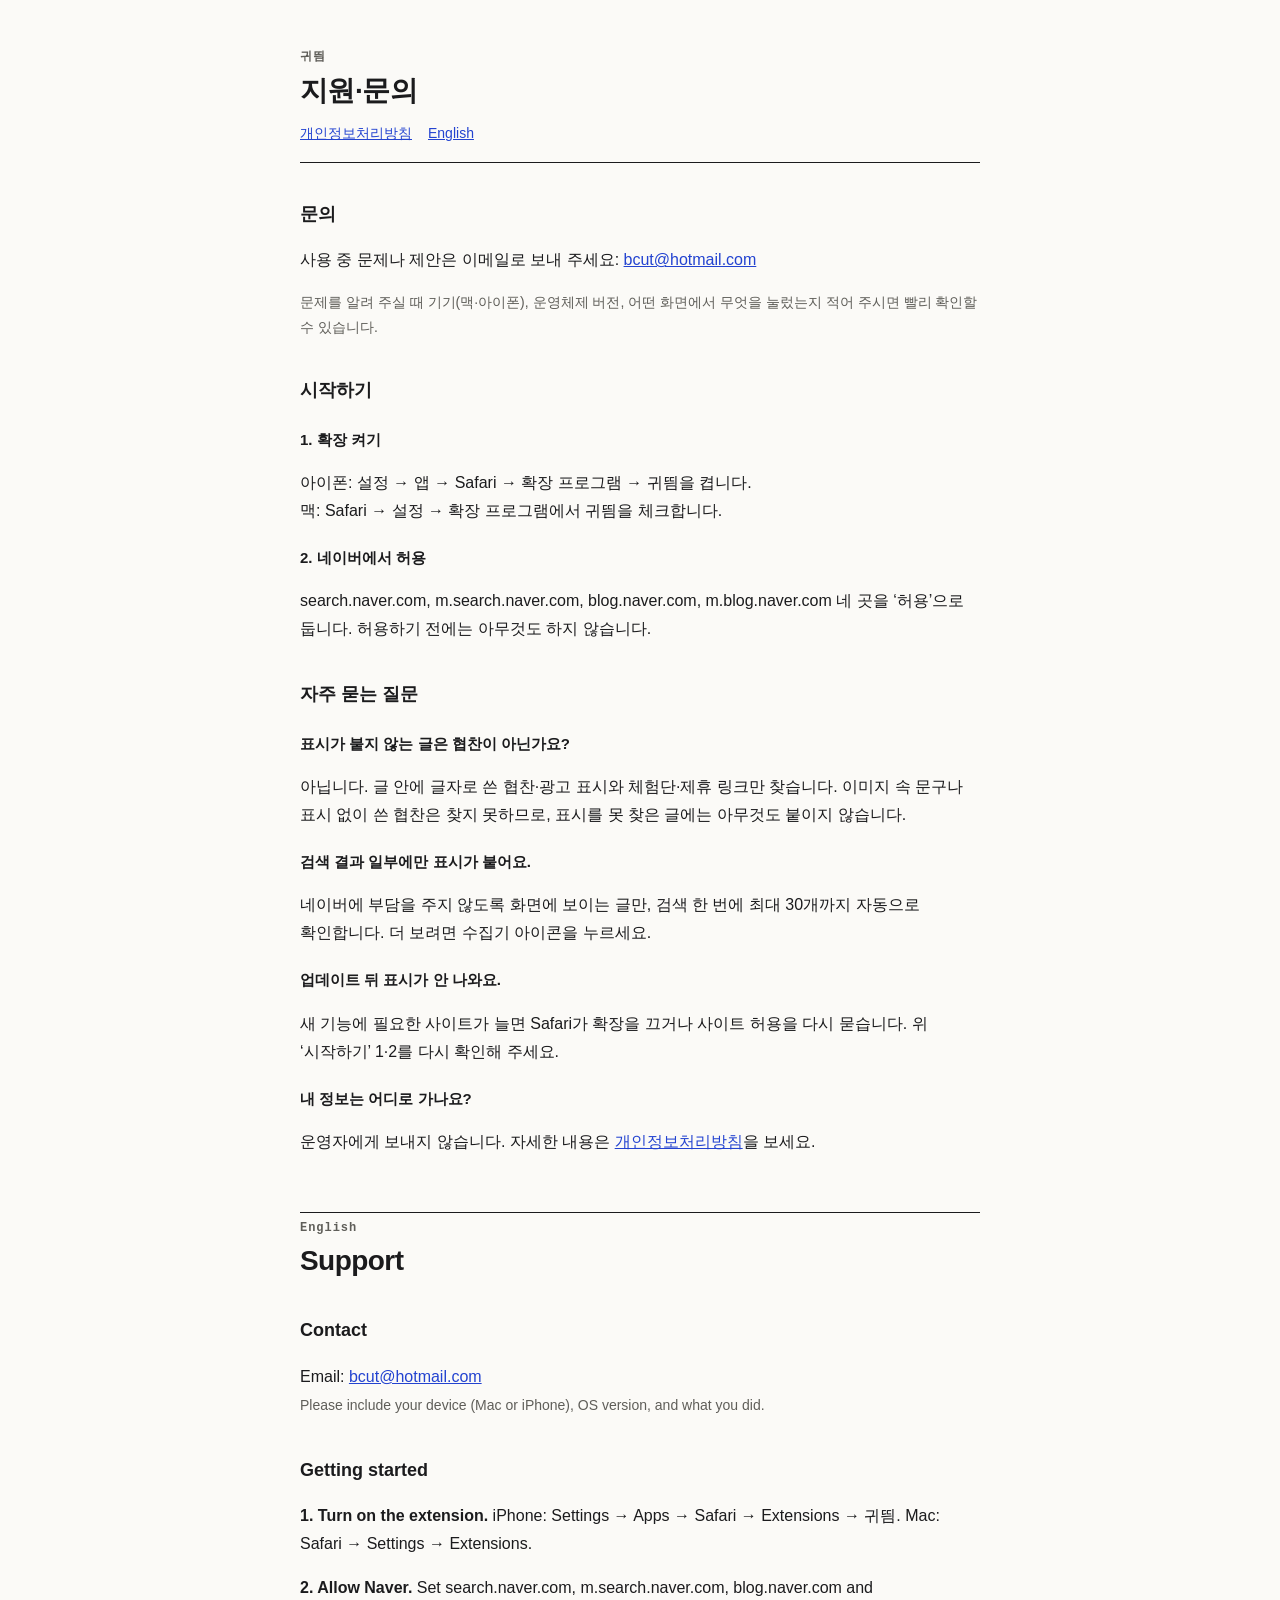
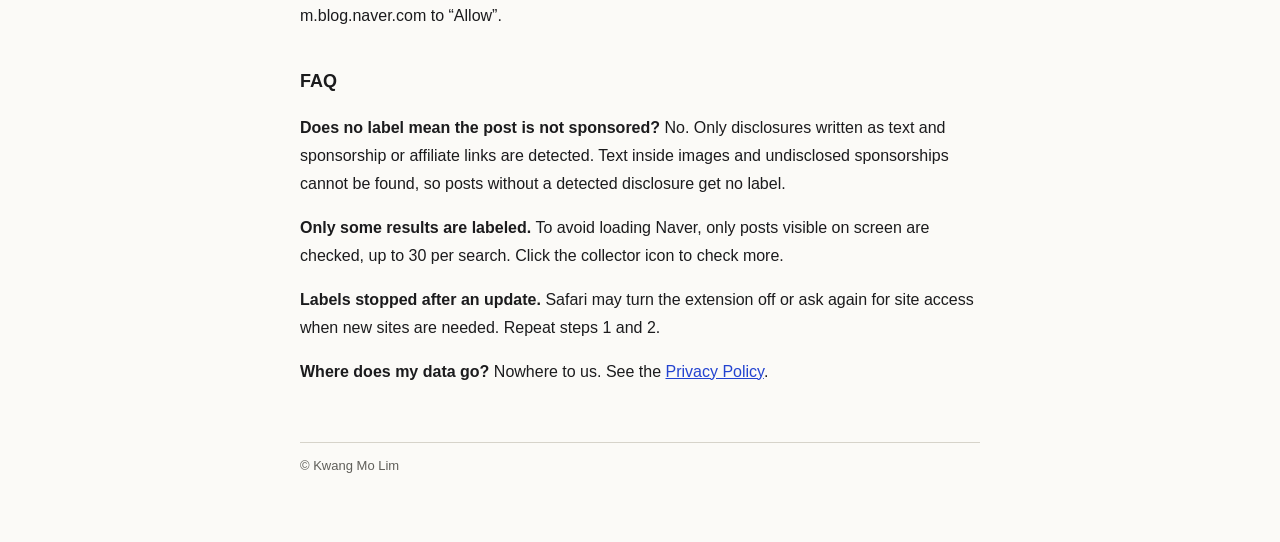
==== index.html @ 3d9c1269 "개인정보처리방침·지원 페이지" ====
<!doctype html>
<html lang="ko">
<head>
<meta charset="utf-8">
<meta name="viewport" content="width=device-width, initial-scale=1">
<title>지원 · 귀띔</title>
<link rel="stylesheet" href="style.css">
</head>
<body>
<header>
  <p class="app">귀띔</p>
  <h1>지원·문의</h1>
  <nav><a href="privacy.html">개인정보처리방침</a><a href="#en">English</a></nav>
</header>

<h2>문의</h2>
<p>사용 중 문제나 제안은 이메일로 보내 주세요: <a href="mailto:bcut@hotmail.com">bcut@hotmail.com</a></p>
<p class="sub">문제를 알려 주실 때 기기(맥·아이폰), 운영체제 버전, 어떤 화면에서 무엇을 눌렀는지 적어 주시면 빨리 확인할 수 있습니다.</p>

<h2>시작하기</h2>
<h3>1. 확장 켜기</h3>
<p>아이폰: 설정 → 앱 → Safari → 확장 프로그램 → 귀띔을 켭니다.<br>
맥: Safari → 설정 → 확장 프로그램에서 귀띔을 체크합니다.</p>
<h3>2. 네이버에서 허용</h3>
<p>search.naver.com, m.search.naver.com, blog.naver.com, m.blog.naver.com 네 곳을 ‘허용’으로 둡니다. 허용하기 전에는 아무것도 하지 않습니다.</p>

<h2>자주 묻는 질문</h2>
<h3>표시가 붙지 않는 글은 협찬이 아닌가요?</h3>
<p>아닙니다. 글 안에 글자로 쓴 협찬·광고 표시와 체험단·제휴 링크만 찾습니다. 이미지 속 문구나 표시 없이 쓴 협찬은 찾지 못하므로, 표시를 못 찾은 글에는 아무것도 붙이지 않습니다.</p>
<h3>검색 결과 일부에만 표시가 붙어요.</h3>
<p>네이버에 부담을 주지 않도록 화면에 보이는 글만, 검색 한 번에 최대 30개까지 자동으로 확인합니다. 더 보려면 수집기 아이콘을 누르세요.</p>
<h3>업데이트 뒤 표시가 안 나와요.</h3>
<p>새 기능에 필요한 사이트가 늘면 Safari가 확장을 끄거나 사이트 허용을 다시 묻습니다. 위 ‘시작하기’ 1·2를 다시 확인해 주세요.</p>
<h3>내 정보는 어디로 가나요?</h3>
<p>운영자에게 보내지 않습니다. 자세한 내용은 <a href="privacy.html">개인정보처리방침</a>을 보세요.</p>

<section class="lang" id="en" lang="en">
  <p class="app">English</p>
  <h1>Support</h1>
  <h2>Contact</h2>
  <p>Email: <a href="mailto:bcut@hotmail.com">bcut@hotmail.com</a><br><span class="sub">Please include your device (Mac or iPhone), OS version, and what you did.</span></p>
  <h2>Getting started</h2>
  <p><b>1. Turn on the extension.</b> iPhone: Settings → Apps → Safari → Extensions → 귀띔. Mac: Safari → Settings → Extensions.</p>
  <p><b>2. Allow Naver.</b> Set search.naver.com, m.search.naver.com, blog.naver.com and m.blog.naver.com to “Allow”.</p>
  <h2>FAQ</h2>
  <p><b>Does no label mean the post is not sponsored?</b> No. Only disclosures written as text and sponsorship or affiliate links are detected. Text inside images and undisclosed sponsorships cannot be found, so posts without a detected disclosure get no label.</p>
  <p><b>Only some results are labeled.</b> To avoid loading Naver, only posts visible on screen are checked, up to 30 per search. Click the collector icon to check more.</p>
  <p><b>Labels stopped after an update.</b> Safari may turn the extension off or ask again for site access when new sites are needed. Repeat steps 1 and 2.</p>
  <p><b>Where does my data go?</b> Nowhere to us. See the <a href="privacy.html">Privacy Policy</a>.</p>
</section>

<footer>© Kwang Mo Lim</footer>
</body>
</html>
---- style.css ----
:root{--paper:#fbfaf7;--ink:#1b1b1d;--sub:#5f5e59;--line:#d6d3ca;--accent:#2343d0;color-scheme:light dark}
@media (prefers-color-scheme:dark){:root{--paper:#161618;--ink:#f1efe9;--sub:#a9a69d;--line:#3a3934;--accent:#8c9dff}}
*{box-sizing:border-box}
html{background:var(--paper)}
body{margin:0 auto;max-width:720px;padding:48px 20px 64px;background:var(--paper);color:var(--ink);font:16px/1.75 -apple-system,BlinkMacSystemFont,"Apple SD Gothic Neo","Noto Sans KR",sans-serif;word-break:keep-all}
header{border-bottom:1px solid var(--ink);padding-bottom:16px;margin-bottom:8px}
.app{font:600 12px ui-monospace,Menlo,monospace;letter-spacing:.08em;color:var(--sub);margin:0 0 8px}
h1{font-size:28px;line-height:1.3;letter-spacing:-.02em;margin:0}
nav{margin-top:12px;font-size:14px}
nav a{color:var(--accent);margin-right:16px}
h2{font-size:18px;margin:36px 0 8px}
h3{font-size:15px;margin:20px 0 4px}
p,li{color:var(--ink)}
.sub,.meta{color:var(--sub);font-size:14px}
table{width:100%;border-collapse:collapse;font-size:14px;margin:8px 0}
th,td{text-align:left;vertical-align:top;border-top:1px solid var(--line);padding:8px 8px 8px 0}
th{font-weight:600;color:var(--sub)}
.lang{border-top:1px solid var(--ink);margin-top:56px;padding-top:8px}
.todo{background:#fff3c4;color:#5c4400;padding:0 4px;border-radius:2px}
a{color:var(--accent)}
footer{margin-top:56px;border-top:1px solid var(--line);padding-top:12px;font-size:13px;color:var(--sub)}
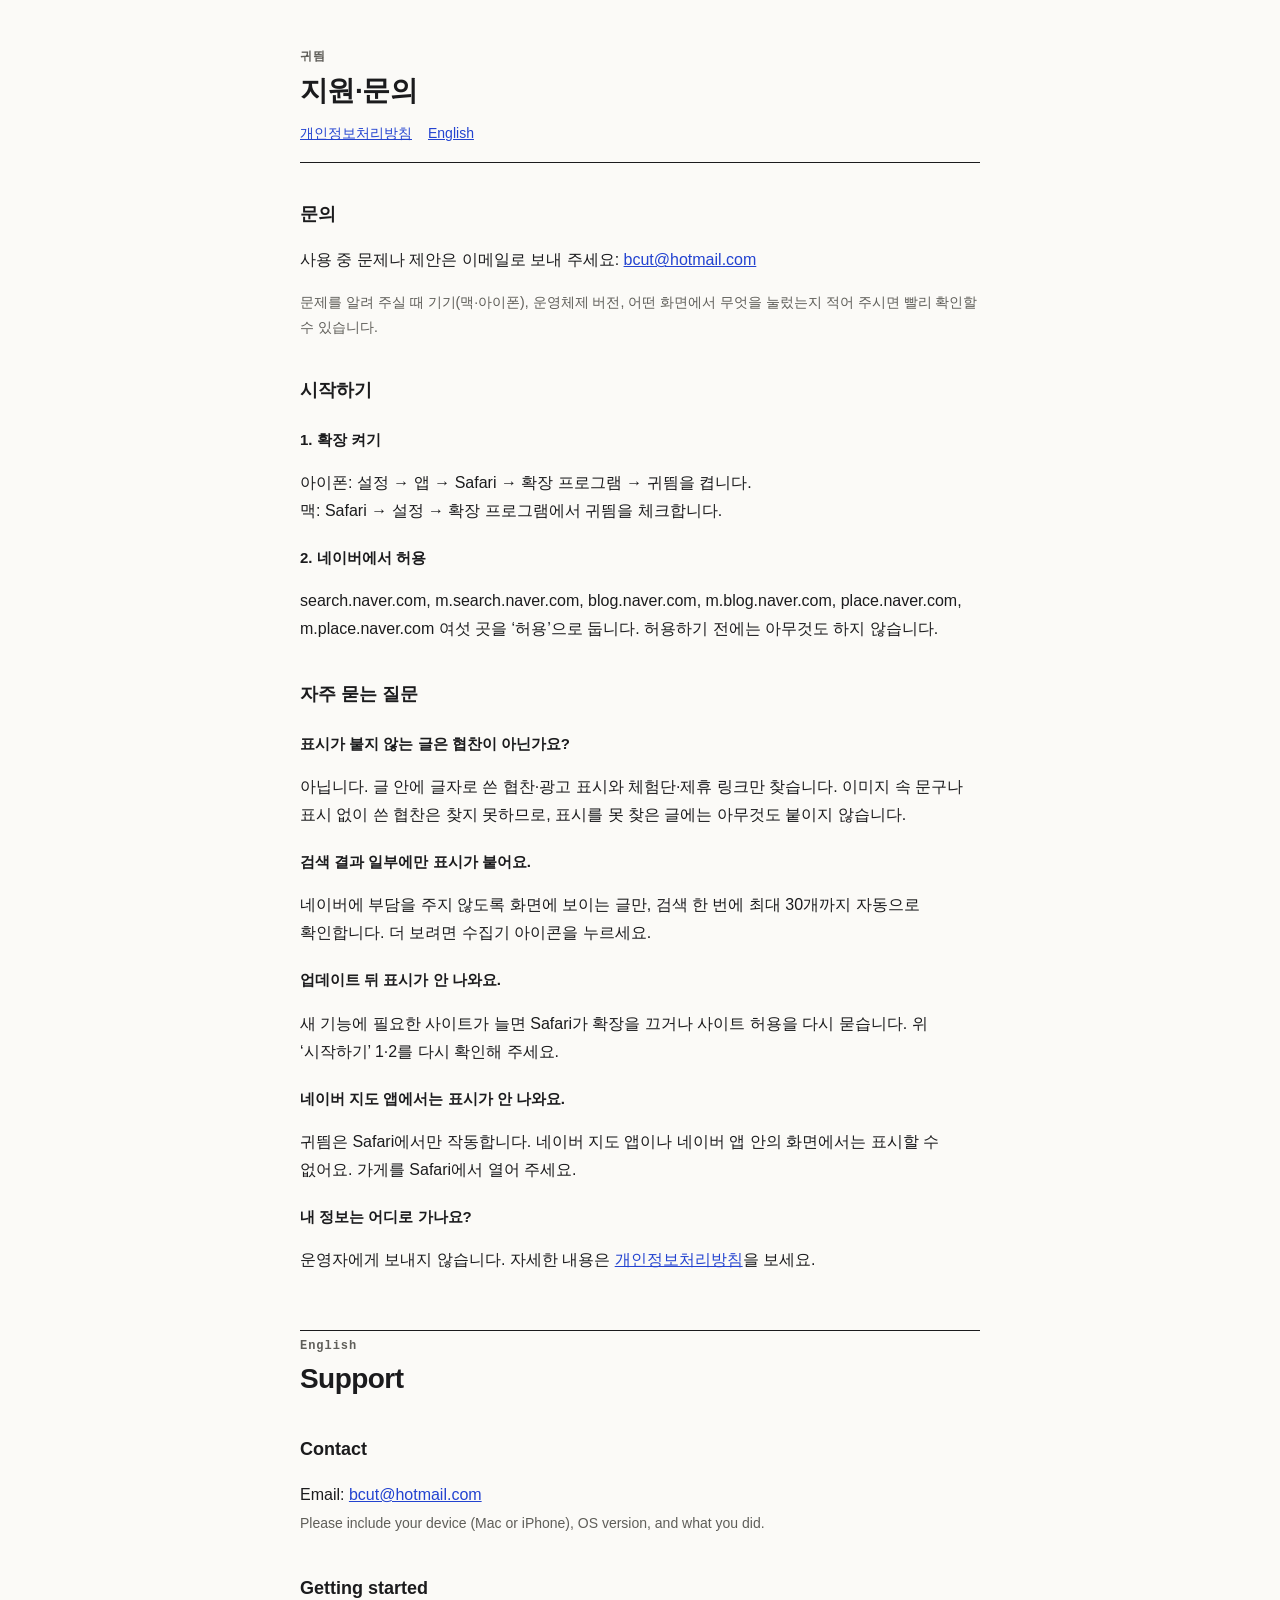
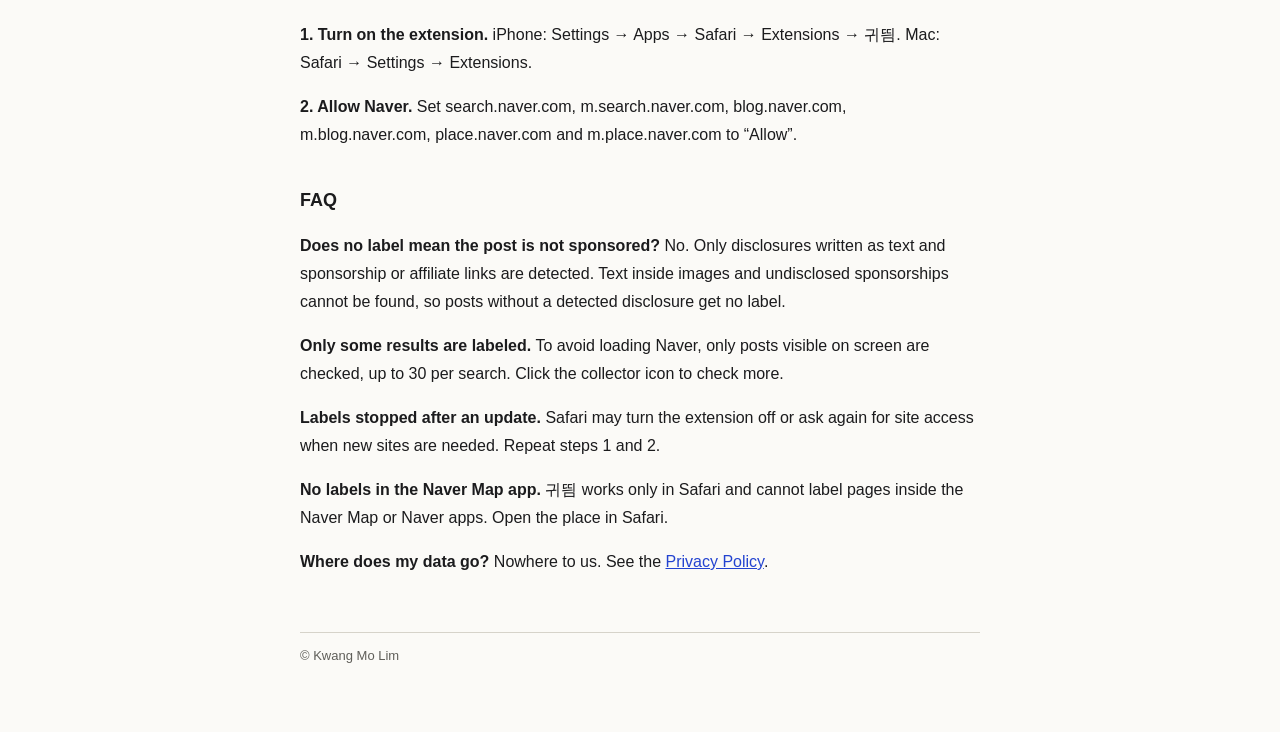
==== commit d38d9735: "1.1: 네이버 플레이스 허용 주소·블로그 리뷰 안내, 네이버 지도 앱 미지원 FAQ(한·영), 개인정보처리방침 요청 시점에 플레이스 추가" ====
--- a/index.html
+++ b/index.html
@@ -22,7 +22,7 @@
 <p>아이폰: 설정 → 앱 → Safari → 확장 프로그램 → 귀띔을 켭니다.<br>
 맥: Safari → 설정 → 확장 프로그램에서 귀띔을 체크합니다.</p>
 <h3>2. 네이버에서 허용</h3>
-<p>search.naver.com, m.search.naver.com, blog.naver.com, m.blog.naver.com 네 곳을 ‘허용’으로 둡니다. 허용하기 전에는 아무것도 하지 않습니다.</p>
+<p>search.naver.com, m.search.naver.com, blog.naver.com, m.blog.naver.com, place.naver.com, m.place.naver.com 여섯 곳을 ‘허용’으로 둡니다. 허용하기 전에는 아무것도 하지 않습니다.</p>
 
 <h2>자주 묻는 질문</h2>
 <h3>표시가 붙지 않는 글은 협찬이 아닌가요?</h3>
@@ -31,6 +31,8 @@
 <p>네이버에 부담을 주지 않도록 화면에 보이는 글만, 검색 한 번에 최대 30개까지 자동으로 확인합니다. 더 보려면 수집기 아이콘을 누르세요.</p>
 <h3>업데이트 뒤 표시가 안 나와요.</h3>
 <p>새 기능에 필요한 사이트가 늘면 Safari가 확장을 끄거나 사이트 허용을 다시 묻습니다. 위 ‘시작하기’ 1·2를 다시 확인해 주세요.</p>
+<h3>네이버 지도 앱에서는 표시가 안 나와요.</h3>
+<p>귀띔은 Safari에서만 작동합니다. 네이버 지도 앱이나 네이버 앱 안의 화면에서는 표시할 수 없어요. 가게를 Safari에서 열어 주세요.</p>
 <h3>내 정보는 어디로 가나요?</h3>
 <p>운영자에게 보내지 않습니다. 자세한 내용은 <a href="privacy.html">개인정보처리방침</a>을 보세요.</p>
 
@@ -41,11 +43,12 @@
   <p>Email: <a href="mailto:bcut@hotmail.com">bcut@hotmail.com</a><br><span class="sub">Please include your device (Mac or iPhone), OS version, and what you did.</span></p>
   <h2>Getting started</h2>
   <p><b>1. Turn on the extension.</b> iPhone: Settings → Apps → Safari → Extensions → 귀띔. Mac: Safari → Settings → Extensions.</p>
-  <p><b>2. Allow Naver.</b> Set search.naver.com, m.search.naver.com, blog.naver.com and m.blog.naver.com to “Allow”.</p>
+  <p><b>2. Allow Naver.</b> Set search.naver.com, m.search.naver.com, blog.naver.com, m.blog.naver.com, place.naver.com and m.place.naver.com to “Allow”.</p>
   <h2>FAQ</h2>
   <p><b>Does no label mean the post is not sponsored?</b> No. Only disclosures written as text and sponsorship or affiliate links are detected. Text inside images and undisclosed sponsorships cannot be found, so posts without a detected disclosure get no label.</p>
   <p><b>Only some results are labeled.</b> To avoid loading Naver, only posts visible on screen are checked, up to 30 per search. Click the collector icon to check more.</p>
   <p><b>Labels stopped after an update.</b> Safari may turn the extension off or ask again for site access when new sites are needed. Repeat steps 1 and 2.</p>
+  <p><b>No labels in the Naver Map app.</b> 귀띔 works only in Safari and cannot label pages inside the Naver Map or Naver apps. Open the place in Safari.</p>
   <p><b>Where does my data go?</b> Nowhere to us. See the <a href="privacy.html">Privacy Policy</a>.</p>
 </section>
 
